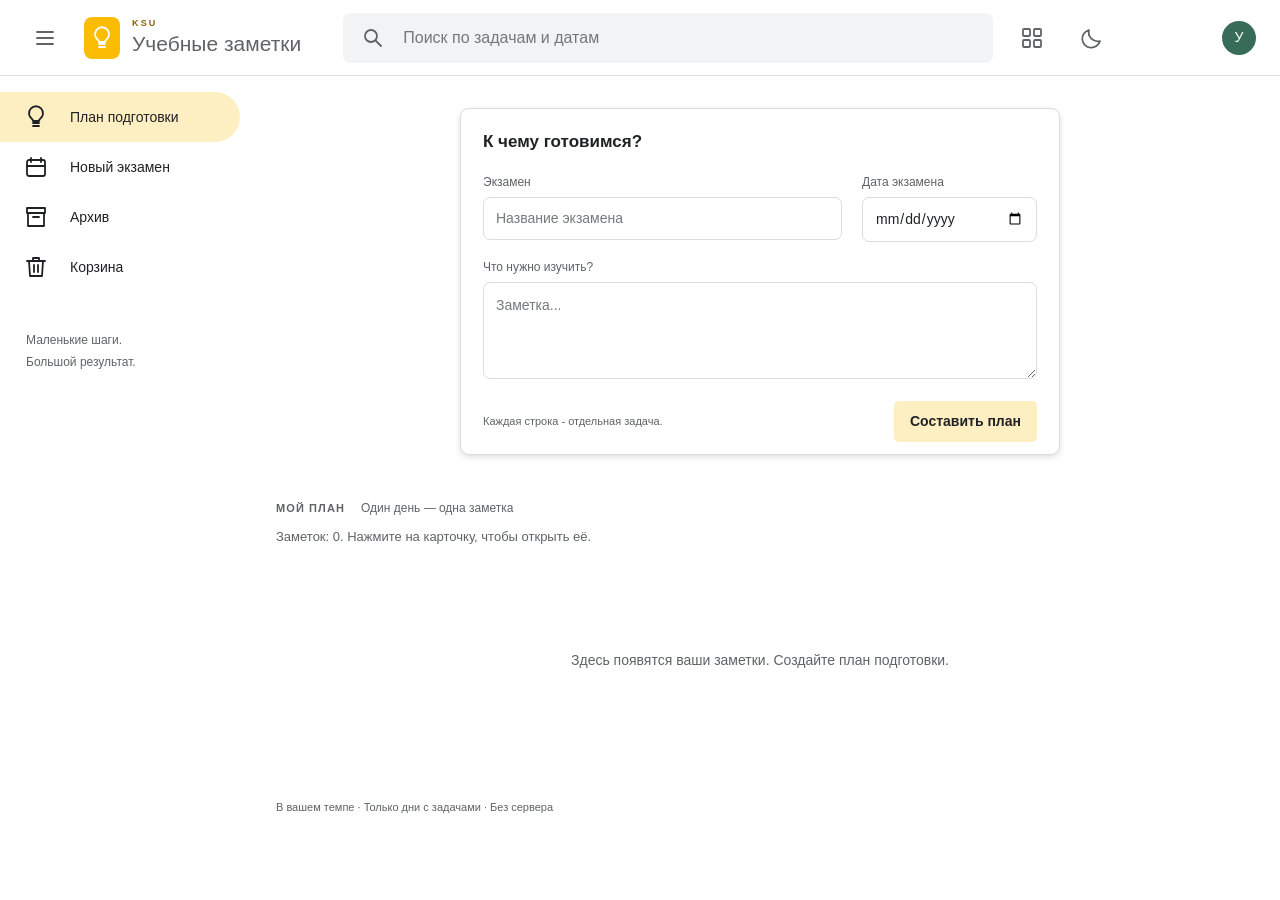
==== keep.html @ cb40c079 "Добавлено постоянное хранение данных Состояние записывается в версионированный формат localStorage. " ====
<!DOCTYPE html>
<html lang="ru">
<head>
  <meta charset="UTF-8">
  <meta name="viewport" content="width=device-width, initial-scale=1">
  <title>Учебные заметки — План подготовки</title>
  <script>
    try {
      document.documentElement.dataset.theme = localStorage.getItem("exam-planner-theme") === "dark" ? "dark" : "light";
    } catch { document.documentElement.dataset.theme = "light"; }
  </script>
  <link rel="stylesheet" href="keep.css">
  <link rel="stylesheet" href="note-tools.css">
  <script src="storage.js" defer></script>
  <script src="note-tools.js" defer></script>
  <script src="notes.js" defer></script>
  <script src="script.js" defer></script>
  <script src="keep.js" defer></script>
</head>
<body>
  <svg class="icons" xmlns="http://www.w3.org/2000/svg" aria-hidden="true">
    <symbol id="bulb" viewBox="0 0 24 24"><path d="M9 18h6M9 21h6M8 14a7 7 0 1 1 8 0c-1 1-1 2-1 2H9s0-1-1-2Z"/></symbol>
    <symbol id="search-icon" viewBox="0 0 24 24"><circle cx="10" cy="10" r="6"/><path d="m15 15 5 5"/></symbol>
    <symbol id="grid-icon" viewBox="0 0 24 24"><rect x="3" y="3" width="7" height="7" rx="1"/><rect x="14" y="3" width="7" height="7" rx="1"/><rect x="3" y="14" width="7" height="7" rx="1"/><rect x="14" y="14" width="7" height="7" rx="1"/></symbol>
    <symbol id="calendar-icon" viewBox="0 0 24 24"><rect x="3" y="5" width="18" height="16" rx="2"/><path d="M7 3v4m10-4v4M3 11h18"/></symbol>
  </svg>
  <header class="topbar">
    <button id="menu-toggle" class="icon-button" type="button" aria-label="Скрыть боковую панель" aria-expanded="true" aria-controls="sidebar"><svg viewBox="0 0 24 24" aria-hidden="true"><path d="M4 6h16M4 12h16M4 18h16"/></svg></button>
    <a class="brand" href="keep.html" aria-label="KSU — Учебные заметки"><span class="brand-icon"><svg aria-hidden="true"><use href="#bulb"/></svg></span><span class="brand-wordmark"><span class="brand-prefix">KSU</span><span>Учебные заметки</span></span></a>
    <label class="search"><svg aria-hidden="true"><use href="#search-icon"/></svg><input id="search" type="search" placeholder="Поиск по задачам и датам" aria-label="Поиск по задачам и датам"></label>
    <button id="view-toggle" class="icon-button" type="button" aria-label="Показать списком" aria-pressed="false" title="Переключить вид"><svg aria-hidden="true"><use href="#grid-icon"/></svg></button>
    <button id="theme-toggle" class="icon-button" type="button" aria-label="Включить тёмную тему" aria-pressed="false" title="Включить тёмную тему"><svg class="moon" viewBox="0 0 24 24" aria-hidden="true"><path d="M20 15A9 9 0 0 1 9 4a9 9 0 1 0 11 11Z"/></svg><svg class="sun" viewBox="0 0 24 24" aria-hidden="true"><circle cx="12" cy="12" r="4"/><path d="M12 2v2m0 16v2M2 12h2m16 0h2M5 5l1 1m12 12 1 1M5 19l1-1M18 6l1-1"/></svg></button>
    <span class="avatar" title="Локальный план подготовки" aria-label="Локальный план подготовки">У</span>
  </header>
  <div class="workspace">
    <aside id="sidebar">
      <nav aria-label="Разделы">
        <button class="nav-item active" type="button" data-view="active" aria-current="page"><svg aria-hidden="true"><use href="#bulb"/></svg>План подготовки</button>
        <button id="new-exam" class="nav-item" type="button"><svg aria-hidden="true"><use href="#calendar-icon"/></svg>Новый экзамен</button>
        <button class="nav-item" type="button" data-view="archive"><svg viewBox="0 0 24 24" aria-hidden="true"><path d="M4 8h16v13H4zM3 3h18v5H3zM9 12h6"/></svg>Архив</button>
        <button class="nav-item" type="button" data-view="trash"><svg viewBox="0 0 24 24" aria-hidden="true"><path d="M3 6h18M9 6V3h6v3M5 6l1 15h12l1-15M10 10v7m4-7v7"/></svg>Корзина</button>
      </nav>
      <p class="sidebar-caption">Маленькие шаги.<br>Большой результат.</p>
    </aside>
    <main>
      <section class="composer" aria-labelledby="composer-title">
        <h1 id="composer-title">К чему готовимся?</h1>
        <form id="planner-form" novalidate>
          <div class="exam-fields">
            <div><label for="exam-name">Экзамен</label><input id="exam-name" type="text" placeholder="Название экзамена" required></div>
            <div><label for="exam-date">Дата экзамена</label><input id="exam-date" type="date" required></div>
          </div>
          <label for="tasks">Что нужно изучить?</label>
          <textarea id="tasks" rows="3" placeholder="Заметка..." aria-describedby="tasks-hint" required></textarea>
          <div class="composer-bottom"><p id="tasks-hint">Каждая строка - отдельная задача.</p><button class="primary-button" type="submit">Составить план</button></div>
          <p id="message" role="status" aria-live="polite"></p>
          <p id="storage-message" role="status"></p>
        </form>
      </section>
      <section id="notes" aria-labelledby="notes-title">
        <p id="reminder-alert" role="status" aria-live="polite" hidden></p>
        <div class="section-heading"><h2 id="notes-title">МОЙ ПЛАН</h2><span>Один день — одна заметка</span></div>
        <p id="plan-summary">Добавьте задачи — разложим подготовку по дням.</p>
        <p id="note-action-status" role="status" aria-live="polite"></p>
        <div id="plan"><p class="empty">Ваши учебные заметки появятся здесь.<br>Начните с экзамена и нескольких задач.</p></div>
        <p id="no-results" hidden role="status">Ничего не найдено. Попробуйте другое слово.</p>
      </section>
      <footer>В вашем темпе · Только дни с задачами · Без сервера</footer>
      <p id="theme-status" role="status" aria-live="polite"></p>
    </main>
  </div>
</body>
</html>
---- keep.css ----
:root { font-family: "Segoe UI", Arial, sans-serif; color: var(--text); background: var(--page); font-size: 14px; line-height: 1.5; min-height: 100%; }
* { box-sizing: border-box; }
body { margin: 0; min-height: 100vh; min-height: 100dvh; }
.icons { position: absolute; width: 0; height: 0; overflow: hidden; }
svg { width: 24px; height: 24px; fill: none; stroke: currentColor; stroke-width: 1.8; stroke-linecap: round; stroke-linejoin: round; flex-shrink: 0; }
button, input, textarea { font: inherit; }
button, a, input, textarea { -webkit-tap-highlight-color: transparent; }
button { cursor: pointer; }
:focus-visible { outline: 2px solid #986400; outline-offset: 4px; }
.topbar { min-height: 76px; display: flex; align-items: center; gap: 18px; padding: 12px 24px; border-bottom: 1px solid #dadce0; background: white; }
.icon-button { border: none; background: transparent; color: #5f6368; border-radius: 50%; width: 42px; height: 42px; display: grid; place-items: center; flex-shrink: 0; }
.icon-button:hover { background: #f1f3f4; }
.brand { display: flex; align-items: center; gap: 12px; color: #5f6368; font-size: 21px; text-decoration: none; white-space: nowrap; }
.brand-icon { display: grid; place-items: center; width: 36px; height: 42px; background: #fbbc04; color: #fff; border-radius: 8px; }
.brand-wordmark { display: flex; flex-direction: column; gap: 3px; line-height: 1.2; }
.brand-prefix { color: #8a6200; font-size: 9px; font-weight: 700; letter-spacing: .24em; line-height: 1; }
[data-theme="dark"] .brand-prefix { color: #f6ce72; }
.search { margin-left: 24px; display: flex; align-items: center; gap: 16px; background: #f1f3f4; border-radius: 8px; padding: 12px 18px; max-width: 650px; flex: 1; color: #5f6368; }
.search input { width: 100%; min-width: 0; border: 0; outline: none; background: transparent; color: #202124; font-size: 16px; }
.search:focus-within { background: white; box-shadow: 0 1px 6px #0003; }
.avatar { margin-left: auto; display: grid; place-items: center; background: #386b58; color: #fff; width: 34px; height: 34px; border-radius: 50%; flex-shrink: 0; }
.workspace { display: grid; grid-template-columns: 240px minmax(0, 1fr); }
aside { padding-top: 16px; }
.nav-item { display: flex; align-items: center; gap: 22px; min-height: 50px; padding: 12px 24px; border-radius: 0 28px 28px 0; color: #3c4043; text-decoration: none; font-weight: 500; }
.nav-item:hover { background: #f1f3f4; }
.nav-item.active { background: #feefc3; }
button.nav-item { width: 100%; border: 0; background: transparent; text-align: left; }
.card-exam { margin: -6px 0 16px; font-size: 12px; color: var(--muted); }
.sidebar-caption { margin: 38px 26px; color: #80868b; line-height: 1.8; font-size: 12px; }
main { min-width: 0; padding: 32px 36px; }
.composer { max-width: 600px; margin: 0 auto 44px; padding: 20px 22px 12px; border: 1px solid #dadce0; border-radius: 9px; box-shadow: 0 2px 6px #0002; }
h1 { font-size: 17px; font-weight: 600; margin: 0 0 18px; }
.exam-fields { display: grid; grid-template-columns: 1fr 175px; gap: 20px; }
label { display: block; font-size: 12px; color: #5f6368; }
.composer input, .composer textarea { width: 100%; min-width: 0; color: inherit; background: transparent; border: 1px solid var(--border); padding: 10px 12px; border-radius: 7px; margin: 6px 0 16px; outline: none; }
.exam-fields > div { min-width: 0; }
.composer input:focus, .composer textarea:focus { border-color: var(--focus); box-shadow: inset 0 0 0 1px var(--focus); outline: none; }
.search input:focus-visible { outline: none; }
.search:focus-within { box-shadow: inset 0 0 0 2px var(--focus); }
textarea { resize: vertical; min-height: 88px; line-height: 1.8; margin-bottom: 4px; }
.composer-bottom { display: flex; align-items: center; justify-content: space-between; gap: 16px; }
#tasks-hint, #storage-message { font-size: 11px; color: #5f6368; }
.primary-button { border: 0; border-radius: 5px; padding: 10px 16px; background: #feefc3; color: #3c4043; font-weight: 600; white-space: nowrap; }
.primary-button:hover { background: #fee7a0; }
#message { font-size: 13px; color: #386b58; }
#message.error { color: #b3261e; }
#message:empty, #storage-message:empty { display: none; }
.section-heading { display: flex; align-items: center; gap: 16px; flex-wrap: wrap; }
h2 { color: #5f6368; font-size: 11px; font-weight: 600; letter-spacing: .1em; margin: 0; }
.section-heading span { color: #80868b; font-size: 12px; }
#plan-summary { color: #5f6368; font-size: 13px; margin: 10px 0 22px; overflow-wrap: anywhere; }
#plan { display: grid; grid-template-columns: repeat(auto-fill, minmax(220px, 1fr)); gap: 16px; align-items: start; }
.day { border: 1px solid #e2ded4; border-radius: 9px; padding: 20px; background: #fff8b8; overflow-wrap: anywhere; transition: box-shadow .15s; }
.day:hover { box-shadow: 0 2px 6px #0002; }
.day:nth-child(5n+2) { background: #e2f6d3; border-color: #d5e7c8; }
.day:nth-child(5n+3) { background: #d3edf0; border-color: #c6e1e4; }
.day:nth-child(5n+4) { background: #f6e2dd; border-color: #ead7d2; }
.day:nth-child(5n+5) { background: #e9e3f1; border-color: #ddd7e5; }
.day h3 { font-size: 15px; margin: 0 0 16px; font-weight: 600; }
.day ol { padding-left: 20px; margin: 0; }
.day li { padding-left: 3px; line-height: 1.7; }
.day li + li { margin-top: 10px; }
.empty { grid-column: 1 / -1; text-align: center; color: #80868b; padding: 64px 16px; line-height: 1.9; }
#no-results { color: #5f6368; padding: 40px 0; }
footer { margin-top: 48px; font-size: 11px; color: #80868b; }
.sidebar-hidden .workspace { grid-template-columns: minmax(0, 1fr); }
.sidebar-hidden aside { display: none; }
#plan.list-view { grid-template-columns: minmax(0, 600px); justify-content: center; }
[hidden] { display: none !important; }
@media (max-width: 1050px) { .workspace { grid-template-columns: 200px minmax(0, 1fr); } .brand { font-size: 17px; } .search { margin-left: 0; } .nav-item { padding-left: 18px; gap: 12px; } main { padding: 28px 22px; } }
@media (max-width: 760px) { .topbar { flex-wrap: wrap; gap: 10px; padding: 12px 16px; } .brand { flex: 1; } .search { order: 5; flex-basis: 100%; max-width: none; } .workspace { grid-template-columns: minmax(0, 1fr); } aside { padding: 8px 12px; } nav { display: flex; gap: 6px; flex-wrap: wrap; } .nav-item { border-radius: 24px; min-height: 40px; padding: 8px 12px; font-size: 12px; gap: 7px; } .nav-item svg { width: 18px; height: 18px; } .sidebar-caption { display: none; } main { padding: 20px 16px; } .composer { margin-bottom: 32px; padding: 18px 16px 10px; } }
@media (max-width: 420px) { .exam-fields { grid-template-columns: 1fr; gap: 0; } .composer-bottom { align-items: start; flex-direction: column; gap: 4px; } .primary-button { width: 100%; } .avatar { display: none; } }

/* Общая палитра интерфейса и обе темы. */
:root { color-scheme: light; --page: #fff; --surface: #fff; --text: #202124; --muted: #5f6368; --border: #dadce0; --hover: #f1f3f4; --accent: #feefc3; --accent-hover: #fee7a0; --focus: #986400; --success: #386b58; --error: #b3261e; }
:root[data-theme="dark"] { color-scheme: dark; --page: #202124; --surface: #28292c; --text: #e8eaed; --muted: #bdc1c6; --border: #5f6368; --hover: #35363a; --accent: #51452a; --accent-hover: #665637; --focus: #f6ce72; --success: #a8dab5; --error: #f2b8b5; }
html, body { background: var(--page); color: var(--text); }
.topbar, .composer { background: var(--surface); border-color: var(--border); }
.icon-button, .brand, label, .search, .sidebar-caption, .section-heading span, h2, #plan-summary, #tasks-hint, #storage-message, .empty, #no-results, footer, #theme-status { color: var(--muted); }
.search, .icon-button:hover, .nav-item:hover { background: var(--hover); }
.search:focus-within { background: var(--surface); }
.search input, .nav-item { color: var(--text); }
input::placeholder, textarea::placeholder { color: var(--muted); opacity: .85; }
.nav-item.active, .primary-button { background: var(--accent); color: var(--text); }
.primary-button:hover { background: var(--accent-hover); }
#message { color: var(--success); }
#message.error { color: var(--error); }
:focus-visible { outline-color: var(--focus); }
[data-theme="dark"] .day { background: #49432c; border-color: #6a6041; }
[data-theme="dark"] .day:nth-child(5n+2) { background: #304639; border-color: #4b6754; }
[data-theme="dark"] .day:nth-child(5n+3) { background: #2d464b; border-color: #47666c; }
[data-theme="dark"] .day:nth-child(5n+4) { background: #503b38; border-color: #715450; }
[data-theme="dark"] .day:nth-child(5n+5) { background: #423b50; border-color: #605571; }
.sun, [data-theme="dark"] .moon { display: none; }
[data-theme="dark"] .sun { display: block; }
#theme-status { font-size: 12px; }
#theme-status:empty { display: none; }

/* Движение не меняет размеры полей и не мешает вводу. */
html, body, .topbar, .composer, .search, .nav-item, .primary-button, .icon-button, .day, input, textarea { transition: background-color .2s ease, color .2s ease, border-color .2s ease, box-shadow .2s ease, transform .2s ease; }
.composer { animation: enter .3s ease both; }
.day { animation: enter .3s ease backwards; }
.day:nth-child(2) { animation-delay: .04s; }
.day:nth-child(3) { animation-delay: .08s; }
.day:nth-child(4) { animation-delay: .12s; }
.day:nth-child(5) { animation-delay: .16s; }
.icon-button:active, .primary-button:active { transform: scale(.96); }
#theme-toggle svg { animation: enter .2s ease; }
@media (hover: hover) { .day:hover { transform: translateY(-3px); box-shadow: 0 5px 14px #0002; } }
@keyframes enter { from { opacity: 0; transform: translateY(8px); } to { opacity: 1; transform: translateY(0); } }
@media (prefers-reduced-motion: reduce) {
  *, *::before, *::after { animation: none !important; transition: none !important; }
  .day:hover, .icon-button:active, .primary-button:active { transform: none; }
}
@media (max-width: 760px) { button.nav-item { width: auto; } }
---- note-tools.css ----
.note-toolbar { display: flex; gap: 12px; margin: 20px -6px -10px; color: var(--muted); }
.note-button { display: inline-flex; align-items: center; justify-content: center; width: 34px; height: 34px; padding: 6px; border: 0; border-radius: 50%; background: transparent; color: inherit; font: inherit; cursor: pointer; transition: background-color .15s ease, transform .15s ease; }
.note-button svg { width: 19px; height: 19px; }
.note-button:hover { background: var(--hover); }
.note-button:active { transform: scale(.94); }
.note-button[aria-pressed="true"] { background: var(--accent); color: var(--text); }
.note-button:disabled { opacity: .4; cursor: default; }
.note-popover { position: fixed; z-index: 100; width: 330px; max-width: calc(100vw - 24px); max-height: calc(100dvh - 24px); overflow-y: auto; padding: 12px; color: var(--text); background: var(--surface); border: 1px solid var(--border); border-radius: 10px; box-shadow: 0 5px 18px #0005; animation: enter .15s ease; }
.note-popover-heading { display: flex; justify-content: space-between; align-items: center; gap: 8px; font-size: 14px; }
.note-popover-heading > .note-button { flex-shrink: 0; font-size: 22px; }
.note-help { font-size: 12px; line-height: 1.5; color: var(--muted); margin: 8px 4px 12px; }
.format-options { display: flex; flex-wrap: wrap; gap: 5px; }
[data-format="bold"] { font-weight: 700; }
[data-format="italic"] { font-style: italic; }
[data-format="underline"] { text-decoration: underline; }
.swatch-options { display: flex; gap: 9px; flex-wrap: wrap; padding: 4px; }
.note-button.swatch { width: 32px; height: 32px; position: relative; border: 1px solid var(--border); background-color: var(--note-light, var(--surface)); color: var(--text); }
.swatch[aria-pressed="true"] { outline: 2px solid #a142f4; outline-offset: 2px; }
.swatch[aria-pressed="true"]::after { content: "✓"; position: absolute; right: -5px; top: -6px; width: 15px; height: 15px; border-radius: 50%; background: #a142f4; color: white; font-size: 11px; line-height: 15px; }
[data-color="red"] { --note-light: #f9d4d2; --note-dark: #652d38; }
[data-color="peach"] { --note-light: #f7dfc6; --note-dark: #714021; }
[data-color="sand"] { --note-light: #f6edb7; --note-dark: #665019; }
[data-color="green"] { --note-light: #dbecd3; --note-dark: #294d3c; }
[data-color="mint"] { --note-light: #c9eee6; --note-dark: #18554f; }
[data-color="blue"] { --note-light: #d2eaf6; --note-dark: #275568; }
[data-color="purple"] { --note-light: #e8daf6; --note-dark: #50345f; }
[data-color="pink"] { --note-light: #f4d9e6; --note-dark: #633f51; }
[data-color="gray"] { --note-light: #e7e5e0; --note-dark: #4c4943; }
#plan .day[data-color]:not([data-color="default"]) { background-color: var(--note-light); border-color: var(--border); }
[data-theme="dark"] #plan .day[data-color]:not([data-color="default"]), [data-theme="dark"] .swatch { background-color: var(--note-dark, var(--surface)); }
#plan .day[data-pattern="dots"], .swatch[data-pattern="dots"] { background-image: radial-gradient(circle, #8883 1px, transparent 1.5px); background-size: 12px 12px; }
#plan .day[data-pattern="lines"], .swatch[data-pattern="lines"] { background-image: repeating-linear-gradient(135deg, transparent 0 12px, #8882 12px 15px); }
#plan .day[data-pattern="grid"], .swatch[data-pattern="grid"] { background-image: linear-gradient(#8882 1px, transparent 1px), linear-gradient(90deg, #8882 1px, transparent 1px); background-size: 18px 18px; }
#plan .day[data-pattern="waves"], .swatch[data-pattern="waves"] { background-image: repeating-radial-gradient(ellipse at bottom right, transparent 0 12px, #8882 13px 16px, transparent 17px 26px); }
.reminder-option { display: flex; justify-content: space-between; width: 100%; height: auto; min-height: 42px; padding: 10px 8px; border-radius: 5px; gap: 12px; text-align: left; font-size: 13px; }
.reminder-option span:last-child { color: var(--muted); white-space: nowrap; }
.reminder-custom { padding: 12px 4px 0; }
.reminder-custom input { display: block; width: 100%; margin-top: 8px; padding: 10px; border: 1px solid var(--border); background: var(--page); color: var(--text); border-radius: 6px; font: inherit; }
.reminder-custom input:focus { outline: none; border-color: var(--focus); box-shadow: inset 0 0 0 1px var(--focus); }
.reminder-actions { display: flex; justify-content: flex-end; gap: 8px; margin-top: 12px; }
.reminder-actions .note-button { width: auto; padding: 8px 12px; border-radius: 5px; background: var(--accent); }
.note-error { color: var(--error); font-size: 12px; margin: 8px 4px; }
.note-error:empty { display: none; }
.note-reminder { display: block; margin-top: 16px; max-width: 100%; padding: 5px 9px; background: transparent; color: var(--text); border: 1px solid var(--border); border-radius: 16px; font-size: 11px; text-align: left; }
.note-reminder.is-due { border-color: var(--focus); font-weight: 600; }
#reminder-alert { padding: 16px; margin: 0 0 24px; border: 1px solid var(--focus); background: var(--accent); border-radius: 8px; overflow-wrap: anywhere; }
@media (prefers-reduced-motion: reduce) { .note-popover, .note-button { animation: none; transition: none; } .note-button:active { transform: none; } }

/* Заметки, разделы и редактор. */
.day { position: relative; cursor: pointer; padding-top: 24px; }
.day > h3 { padding-right: 30px; }
.day .note-toolbar { gap: 2px; flex-wrap: wrap; }
.day .note-toolbar .note-button { width: 30px; height: 32px; }
.pin-button { position: absolute; right: 10px; top: 10px; color: var(--muted); }
.pin-button[aria-pressed="true"] svg { fill: var(--focus); stroke: var(--text); }
.note-group-title { grid-column: 1 / -1; margin: 14px 0 0; font-size: 12px; letter-spacing: .08em; font-weight: 600; text-transform: uppercase; color: var(--muted); }
#note-action-status { font-size: 13px; color: var(--success); }
#note-action-status:empty { display: none; }
.note-editor { padding: 0; width: min(620px, calc(100vw - 32px)); max-height: calc(100dvh - 32px); border: 1px solid var(--border); border-radius: 14px; color: var(--text); background: var(--surface); box-shadow: 0 20px 80px #0006; }
.note-editor::backdrop { background: #0008; backdrop-filter: blur(2px); }
.note-editor[open] { animation: note-open .24s cubic-bezier(.2, .8, .2, 1); }
.note-editor[open]::backdrop { animation: note-backdrop-in .24s ease-out; }
@keyframes note-open {
  from { opacity: 0; transform: translateY(14px) scale(.97); }
  to { opacity: 1; transform: none; }
}
@keyframes note-backdrop-in { from { opacity: 0; } to { opacity: 1; } }
@media (prefers-reduced-motion: reduce) {
  .note-editor[open], .note-editor[open]::backdrop { animation: none; }
}
.note-editor-form { padding: 24px; }
.note-editor h2 { margin: 0 0 20px; font-size: 19px; letter-spacing: 0; color: var(--text); }
.editor-field { margin: 0 0 16px; }
.editor-field input, .editor-field textarea { display: block; width: 100%; min-width: 0; margin: 6px 0 0; padding: 10px 12px; border: 1px solid var(--border); border-radius: 7px; background: var(--surface); color: var(--text); font: inherit; font-size: 14px; }
.editor-field input:focus, .editor-field textarea:focus { outline: none; border-color: var(--focus); box-shadow: inset 0 0 0 1px var(--focus); }
.editor-actions { display: flex; flex-wrap: wrap; justify-content: flex-end; gap: 8px; margin-top: 20px; }
.editor-actions .note-button { width: auto; height: auto; border-radius: 6px; padding: 9px 12px; }
.note-editor .note-toolbar { margin: 12px 0; }
.note-editor-form[data-color]:not([data-color="default"]) { background-color: var(--note-light); }
[data-theme="dark"] .note-editor-form[data-color]:not([data-color="default"]) { background-color: var(--note-dark); }
.note-editor-form[data-pattern="dots"] { background-image: radial-gradient(circle, #8883 1px, transparent 1.5px); background-size: 12px 12px; }
.note-editor-form[data-pattern="lines"] { background-image: repeating-linear-gradient(135deg, transparent 0 12px, #8882 12px 15px); }
.note-editor-form[data-pattern="grid"] { background-image: linear-gradient(#8882 1px, transparent 1px), linear-gradient(90deg, #8882 1px, transparent 1px); background-size: 18px 18px; }
.note-editor-form[data-pattern="waves"] { background-image: repeating-radial-gradient(ellipse at bottom right, transparent 0 12px, #8882 13px 16px, transparent 17px 26px); }
@media (max-width: 420px) { .note-editor-form { padding: 18px; } }
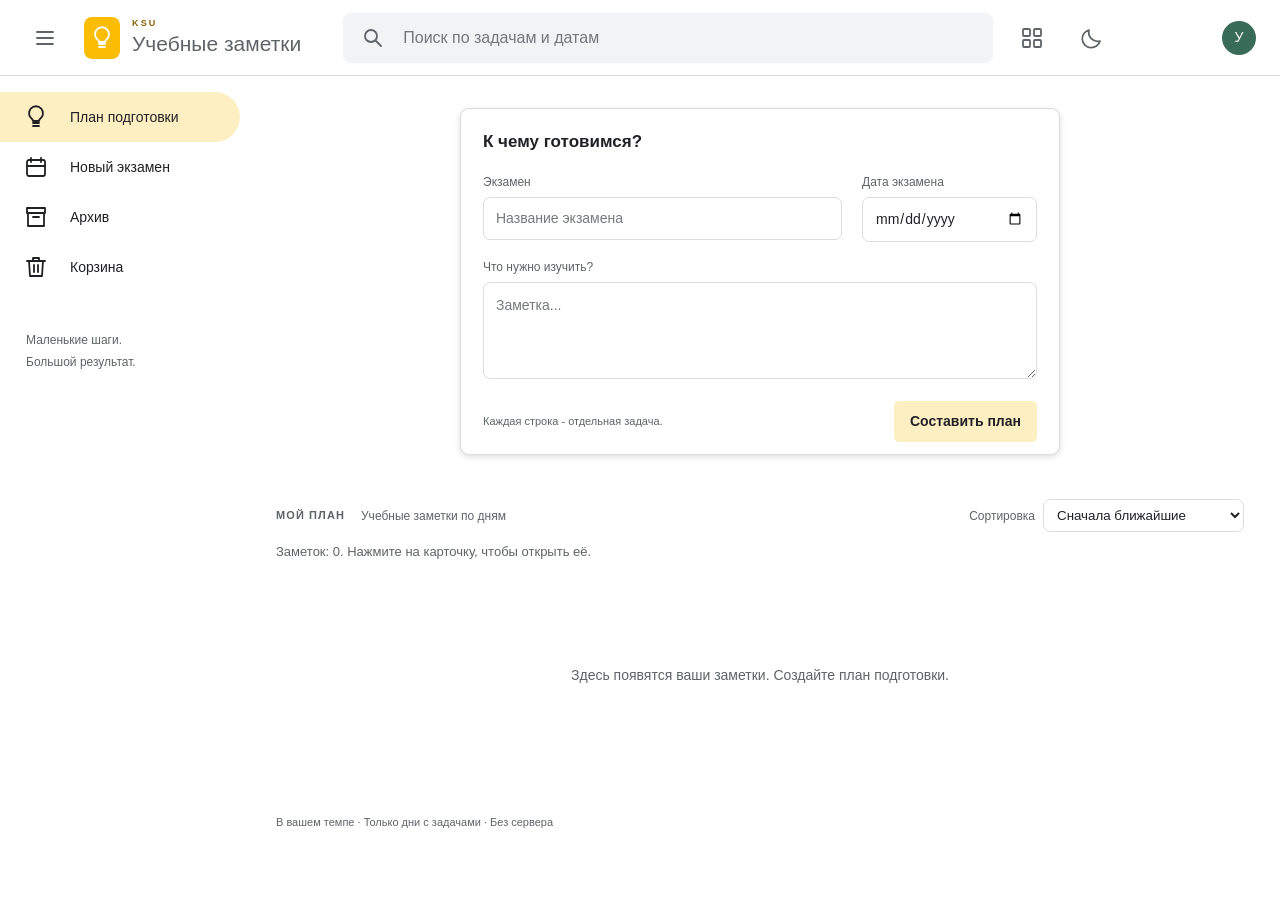
==== commit 5ef99543: "Добавлена сортировка учебных заметок Заметки сортируются по ближайшей или поздней дате и по названию" ====
--- a/keep.html
+++ b/keep.html
@@ -59,7 +59,7 @@
       </section>
       <section id="notes" aria-labelledby="notes-title">
         <p id="reminder-alert" role="status" aria-live="polite" hidden></p>
-        <div class="section-heading"><h2 id="notes-title">МОЙ ПЛАН</h2><span>Один день — одна заметка</span></div>
+        <div class="section-heading"><h2 id="notes-title">МОЙ ПЛАН</h2><span>Учебные заметки по дням</span><label class="sort-control" for="sort-notes">Сортировка<select id="sort-notes"><option value="date-asc">Сначала ближайшие</option><option value="date-desc">Сначала поздние</option><option value="name-asc">По названию экзамена</option></select></label></div>
         <p id="plan-summary">Добавьте задачи — разложим подготовку по дням.</p>
         <p id="note-action-status" role="status" aria-live="polite"></p>
         <div id="plan"><p class="empty">Ваши учебные заметки появятся здесь.<br>Начните с экзамена и нескольких задач.</p></div>
--- a/keep.css
+++ b/keep.css
@@ -35,6 +35,7 @@
 .composer input, .composer textarea { width: 100%; min-width: 0; color: inherit; background: transparent; border: 1px solid var(--border); padding: 10px 12px; border-radius: 7px; margin: 6px 0 16px; outline: none; }
 .exam-fields > div { min-width: 0; }
 .composer input:focus, .composer textarea:focus { border-color: var(--focus); box-shadow: inset 0 0 0 1px var(--focus); outline: none; }
+.composer [aria-invalid="true"] { border-color: var(--error); box-shadow: inset 0 0 0 1px var(--error); }
 .search input:focus-visible { outline: none; }
 .search:focus-within { box-shadow: inset 0 0 0 2px var(--focus); }
 textarea { resize: vertical; min-height: 88px; line-height: 1.8; margin-bottom: 4px; }
@@ -48,6 +49,8 @@
 .section-heading { display: flex; align-items: center; gap: 16px; flex-wrap: wrap; }
 h2 { color: #5f6368; font-size: 11px; font-weight: 600; letter-spacing: .1em; margin: 0; }
 .section-heading span { color: #80868b; font-size: 12px; }
+.sort-control { display: flex; align-items: center; gap: 8px; margin-left: auto; font-size: 12px; }
+.sort-control select { padding: 7px 28px 7px 9px; border: 1px solid var(--border); border-radius: 7px; background: var(--surface); color: var(--text); }
 #plan-summary { color: #5f6368; font-size: 13px; margin: 10px 0 22px; overflow-wrap: anywhere; }
 #plan { display: grid; grid-template-columns: repeat(auto-fill, minmax(220px, 1fr)); gap: 16px; align-items: start; }
 .day { border: 1px solid #e2ded4; border-radius: 9px; padding: 20px; background: #fff8b8; overflow-wrap: anywhere; transition: box-shadow .15s; }
@@ -70,6 +73,7 @@
 @media (max-width: 1050px) { .workspace { grid-template-columns: 200px minmax(0, 1fr); } .brand { font-size: 17px; } .search { margin-left: 0; } .nav-item { padding-left: 18px; gap: 12px; } main { padding: 28px 22px; } }
 @media (max-width: 760px) { .topbar { flex-wrap: wrap; gap: 10px; padding: 12px 16px; } .brand { flex: 1; } .search { order: 5; flex-basis: 100%; max-width: none; } .workspace { grid-template-columns: minmax(0, 1fr); } aside { padding: 8px 12px; } nav { display: flex; gap: 6px; flex-wrap: wrap; } .nav-item { border-radius: 24px; min-height: 40px; padding: 8px 12px; font-size: 12px; gap: 7px; } .nav-item svg { width: 18px; height: 18px; } .sidebar-caption { display: none; } main { padding: 20px 16px; } .composer { margin-bottom: 32px; padding: 18px 16px 10px; } }
 @media (max-width: 420px) { .exam-fields { grid-template-columns: 1fr; gap: 0; } .composer-bottom { align-items: start; flex-direction: column; gap: 4px; } .primary-button { width: 100%; } .avatar { display: none; } }
+@media (max-width: 560px) { .sort-control { width: 100%; margin-left: 0; justify-content: space-between; } .sort-control select { max-width: 70%; } }
 
 /* Общая палитра интерфейса и обе темы. */
 :root { color-scheme: light; --page: #fff; --surface: #fff; --text: #202124; --muted: #5f6368; --border: #dadce0; --hover: #f1f3f4; --accent: #feefc3; --accent-hover: #fee7a0; --focus: #986400; --success: #386b58; --error: #b3261e; }
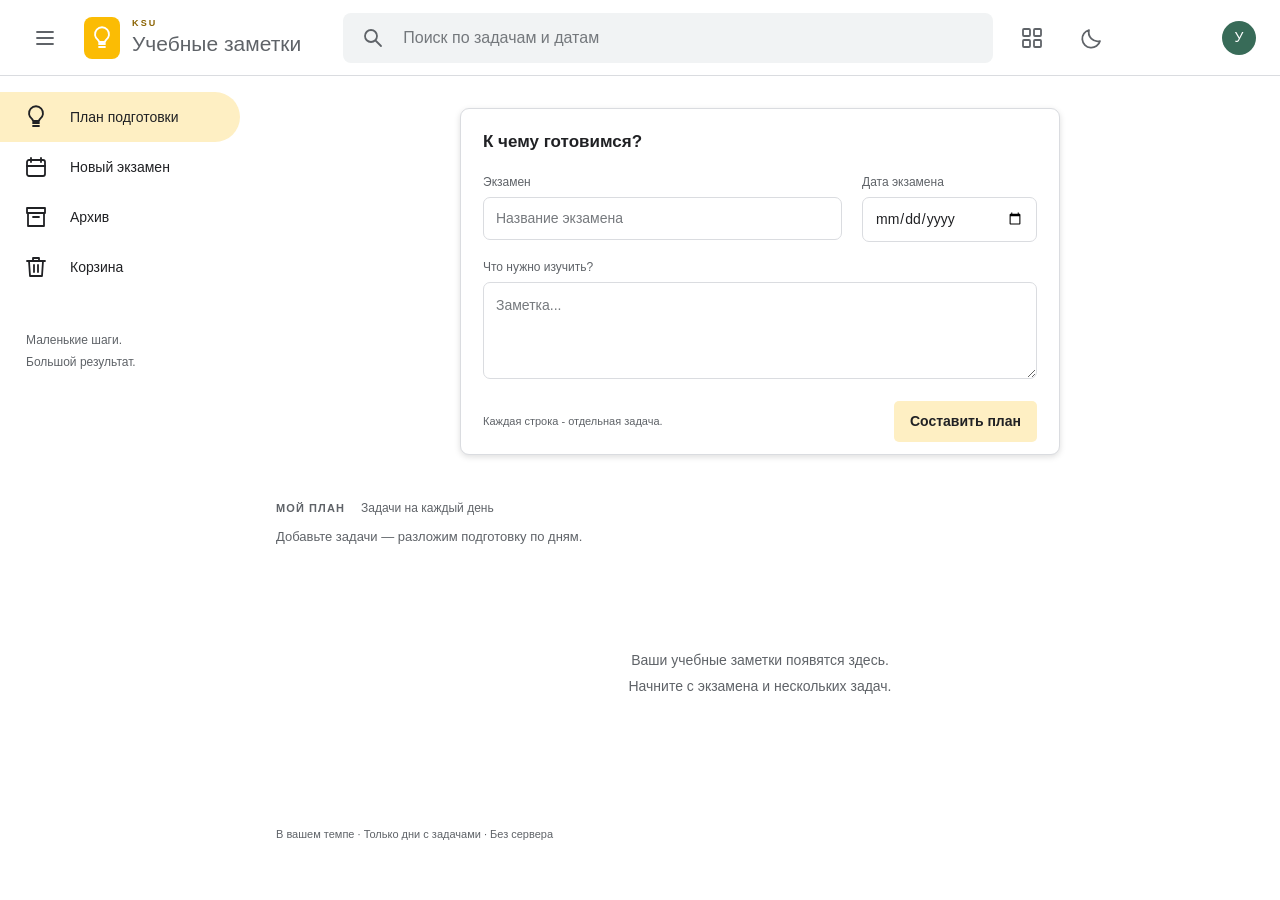
==== commit 17bba23b: "Изменён текст раздела задач" ====
--- a/keep.html
+++ b/keep.html
@@ -59,7 +59,7 @@
       </section>
       <section id="notes" aria-labelledby="notes-title">
         <p id="reminder-alert" role="status" aria-live="polite" hidden></p>
-        <div class="section-heading"><h2 id="notes-title">МОЙ ПЛАН</h2><span>Учебные заметки по дням</span><label class="sort-control" for="sort-notes">Сортировка<select id="sort-notes"><option value="date-asc">Сначала ближайшие</option><option value="date-desc">Сначала поздние</option><option value="name-asc">По названию экзамена</option></select></label></div>
+        <div class="section-heading"><h2 id="notes-title">МОЙ ПЛАН</h2><span>Задачи на каждый день</span></div>
         <p id="plan-summary">Добавьте задачи — разложим подготовку по дням.</p>
         <p id="note-action-status" role="status" aria-live="polite"></p>
         <div id="plan"><p class="empty">Ваши учебные заметки появятся здесь.<br>Начните с экзамена и нескольких задач.</p></div>
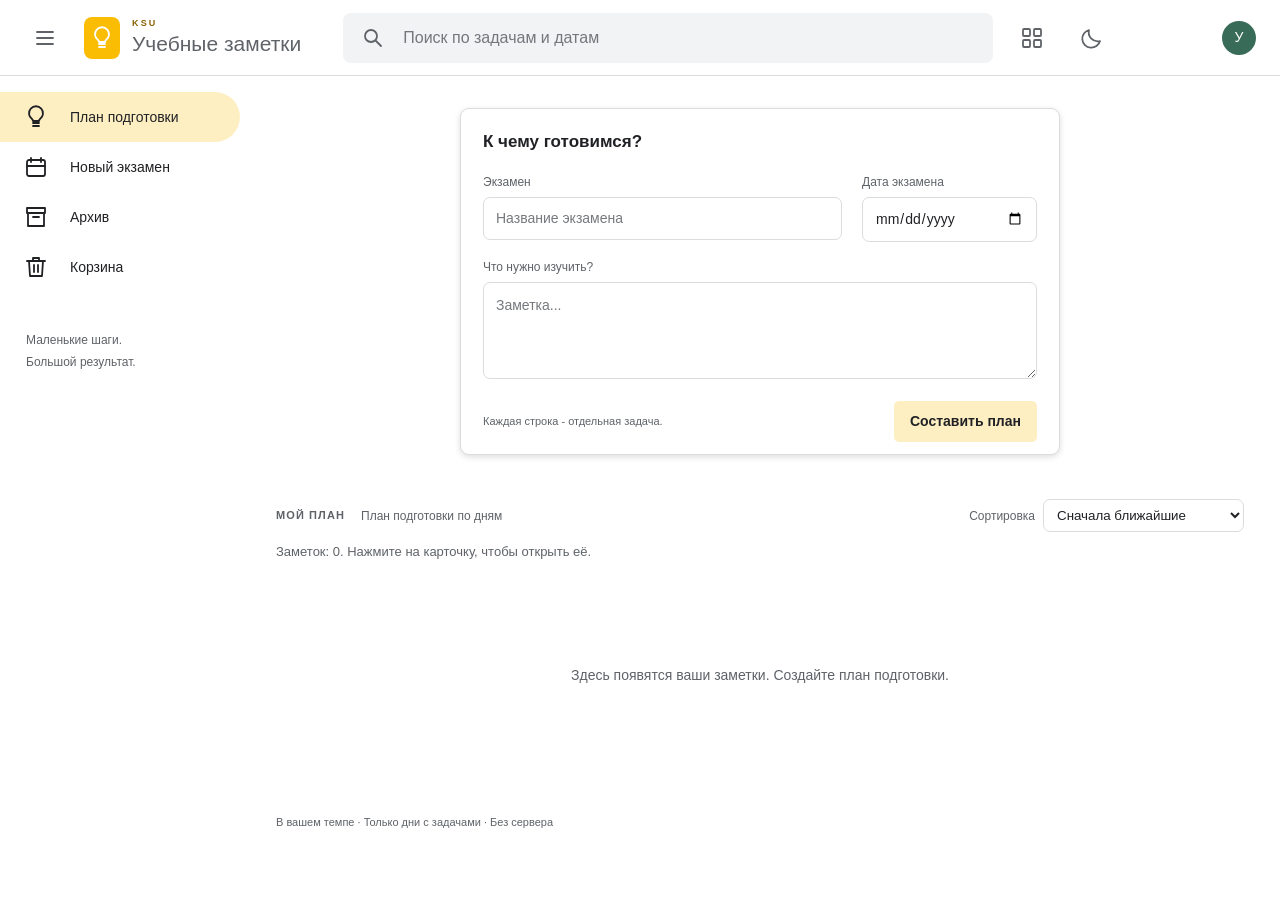
==== commit 13edf4b2: "Разрешён конфликт текста раздела заметок Согласован вариант «План подготовки по дням». Сохранены эле" ====
--- a/keep.html
+++ b/keep.html
@@ -12,6 +12,7 @@
   <link rel="stylesheet" href="keep.css">
   <link rel="stylesheet" href="note-tools.css">
   <script src="storage.js" defer></script>
+  <script src="validation.js" defer></script>
   <script src="note-tools.js" defer></script>
   <script src="notes.js" defer></script>
   <script src="script.js" defer></script>
@@ -59,7 +60,7 @@
       </section>
       <section id="notes" aria-labelledby="notes-title">
         <p id="reminder-alert" role="status" aria-live="polite" hidden></p>
-        <div class="section-heading"><h2 id="notes-title">МОЙ ПЛАН</h2><span>Задачи на каждый день</span></div>
+        <div class="section-heading"><h2 id="notes-title">МОЙ ПЛАН</h2><span>План подготовки по дням</span><label class="sort-control" for="sort-notes">Сортировка<select id="sort-notes"><option value="date-asc">Сначала ближайшие</option><option value="date-desc">Сначала поздние</option><option value="name-asc">По названию экзамена</option></select></label></div>
         <p id="plan-summary">Добавьте задачи — разложим подготовку по дням.</p>
         <p id="note-action-status" role="status" aria-live="polite"></p>
         <div id="plan"><p class="empty">Ваши учебные заметки появятся здесь.<br>Начните с экзамена и нескольких задач.</p></div>
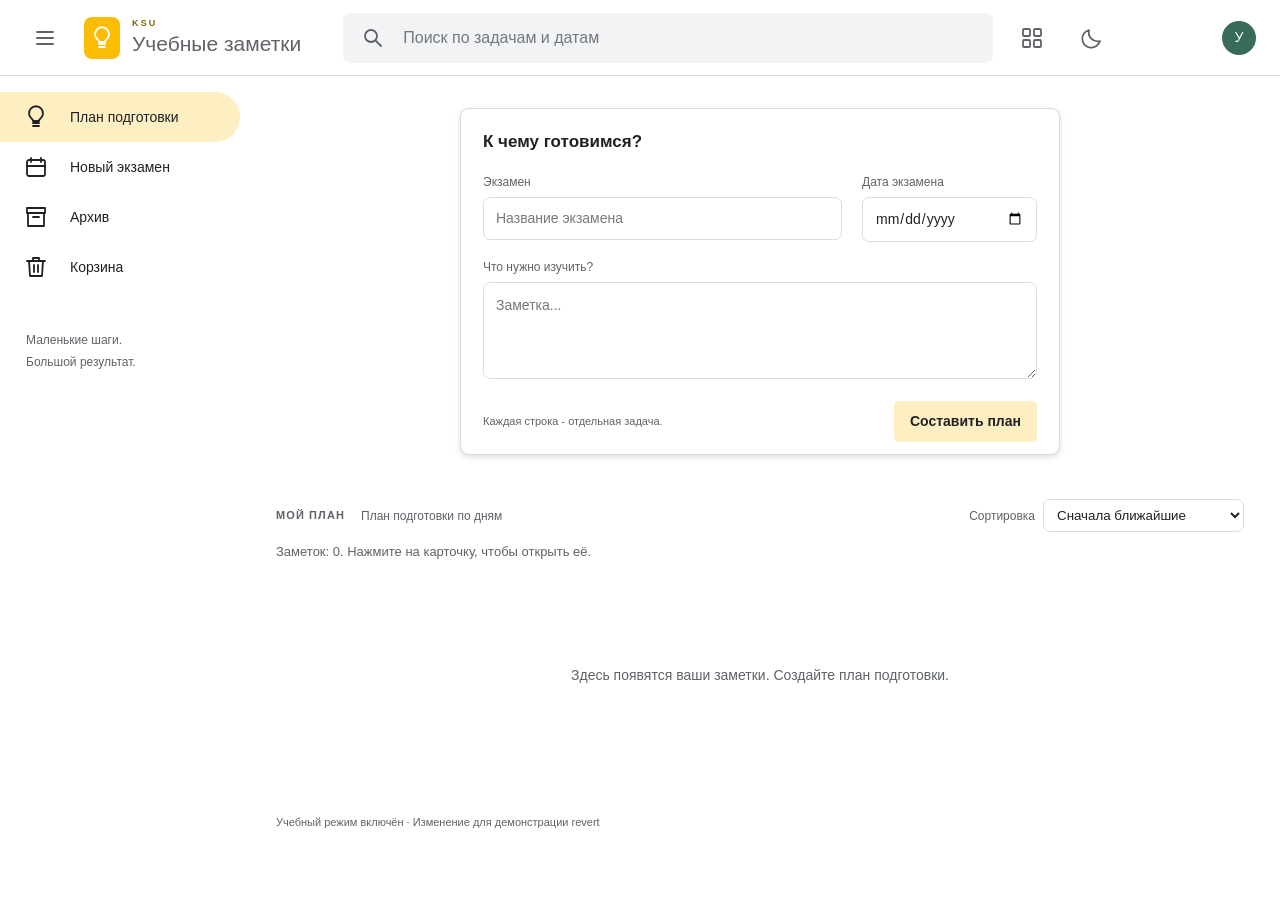
==== commit cbc6cd1e: "Учебно изменён текст подвала Временное безопасное изменение создано только для демонстрации git reve" ====
--- a/keep.html
+++ b/keep.html
@@ -66,7 +66,7 @@
         <div id="plan"><p class="empty">Ваши учебные заметки появятся здесь.<br>Начните с экзамена и нескольких задач.</p></div>
         <p id="no-results" hidden role="status">Ничего не найдено. Попробуйте другое слово.</p>
       </section>
-      <footer>В вашем темпе · Только дни с задачами · Без сервера</footer>
+      <footer>Учебный режим включён · Изменение для демонстрации revert</footer>
       <p id="theme-status" role="status" aria-live="polite"></p>
     </main>
   </div>
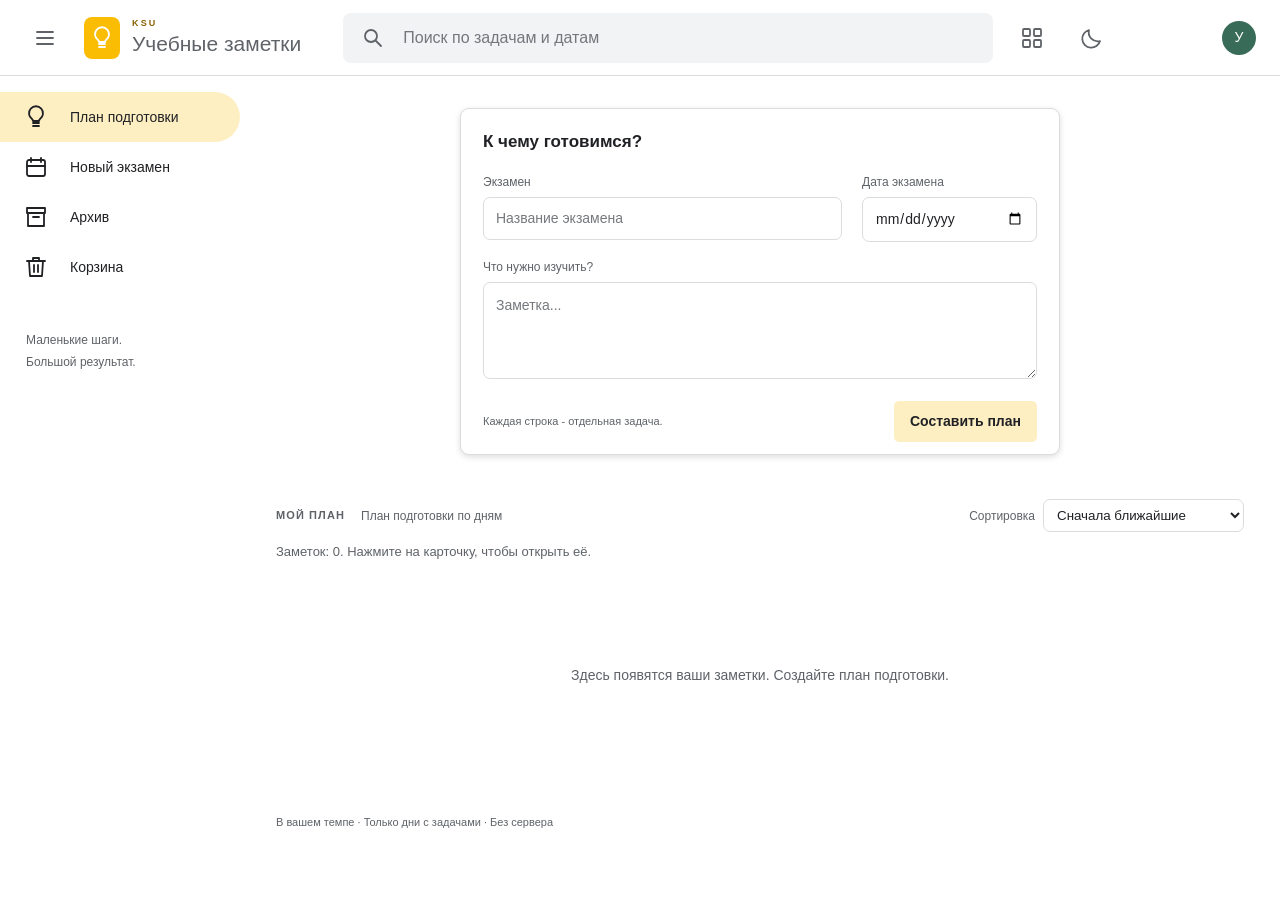
==== commit 602920d6: "Revert "Учебно изменён текст подвала" This reverts commit cbc6cd1ebe3d644c1d20f99653c847c0a8008bba." ====
--- a/keep.html
+++ b/keep.html
@@ -66,7 +66,7 @@
         <div id="plan"><p class="empty">Ваши учебные заметки появятся здесь.<br>Начните с экзамена и нескольких задач.</p></div>
         <p id="no-results" hidden role="status">Ничего не найдено. Попробуйте другое слово.</p>
       </section>
-      <footer>Учебный режим включён · Изменение для демонстрации revert</footer>
+      <footer>В вашем темпе · Только дни с задачами · Без сервера</footer>
       <p id="theme-status" role="status" aria-live="polite"></p>
     </main>
   </div>
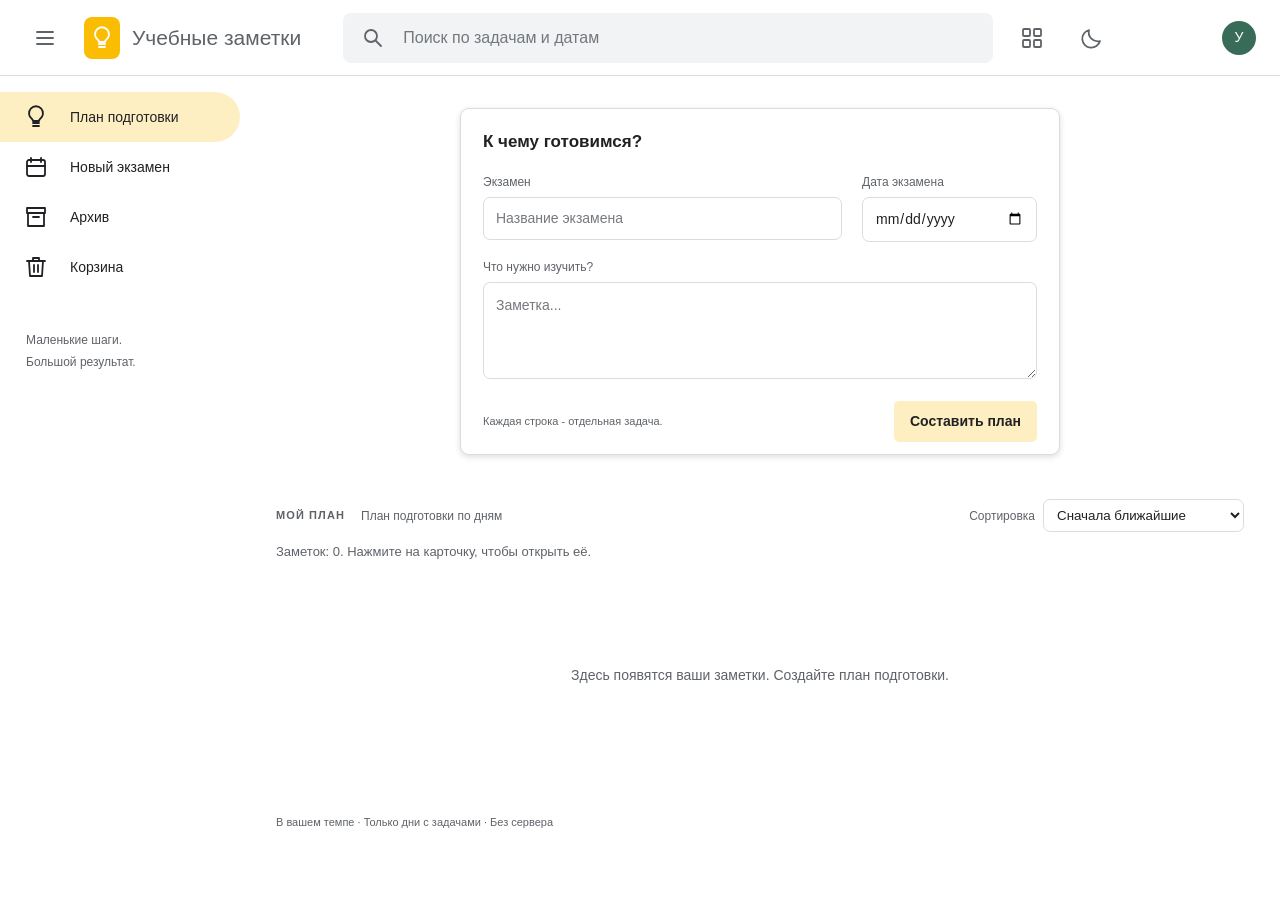
==== commit 2b34af03: "Удалено прежнее название проекта" ====
--- a/keep.html
+++ b/keep.html
@@ -27,7 +27,7 @@
   </svg>
   <header class="topbar">
     <button id="menu-toggle" class="icon-button" type="button" aria-label="Скрыть боковую панель" aria-expanded="true" aria-controls="sidebar"><svg viewBox="0 0 24 24" aria-hidden="true"><path d="M4 6h16M4 12h16M4 18h16"/></svg></button>
-    <a class="brand" href="keep.html" aria-label="KSU — Учебные заметки"><span class="brand-icon"><svg aria-hidden="true"><use href="#bulb"/></svg></span><span class="brand-wordmark"><span class="brand-prefix">KSU</span><span>Учебные заметки</span></span></a>
+    <a class="brand" href="keep.html" aria-label="Учебные заметки"><span class="brand-icon"><svg aria-hidden="true"><use href="#bulb"/></svg></span><span class="brand-wordmark"><span>Учебные заметки</span></span></a>
     <label class="search"><svg aria-hidden="true"><use href="#search-icon"/></svg><input id="search" type="search" placeholder="Поиск по задачам и датам" aria-label="Поиск по задачам и датам"></label>
     <button id="view-toggle" class="icon-button" type="button" aria-label="Показать списком" aria-pressed="false" title="Переключить вид"><svg aria-hidden="true"><use href="#grid-icon"/></svg></button>
     <button id="theme-toggle" class="icon-button" type="button" aria-label="Включить тёмную тему" aria-pressed="false" title="Включить тёмную тему"><svg class="moon" viewBox="0 0 24 24" aria-hidden="true"><path d="M20 15A9 9 0 0 1 9 4a9 9 0 1 0 11 11Z"/></svg><svg class="sun" viewBox="0 0 24 24" aria-hidden="true"><circle cx="12" cy="12" r="4"/><path d="M12 2v2m0 16v2M2 12h2m16 0h2M5 5l1 1m12 12 1 1M5 19l1-1M18 6l1-1"/></svg></button>
